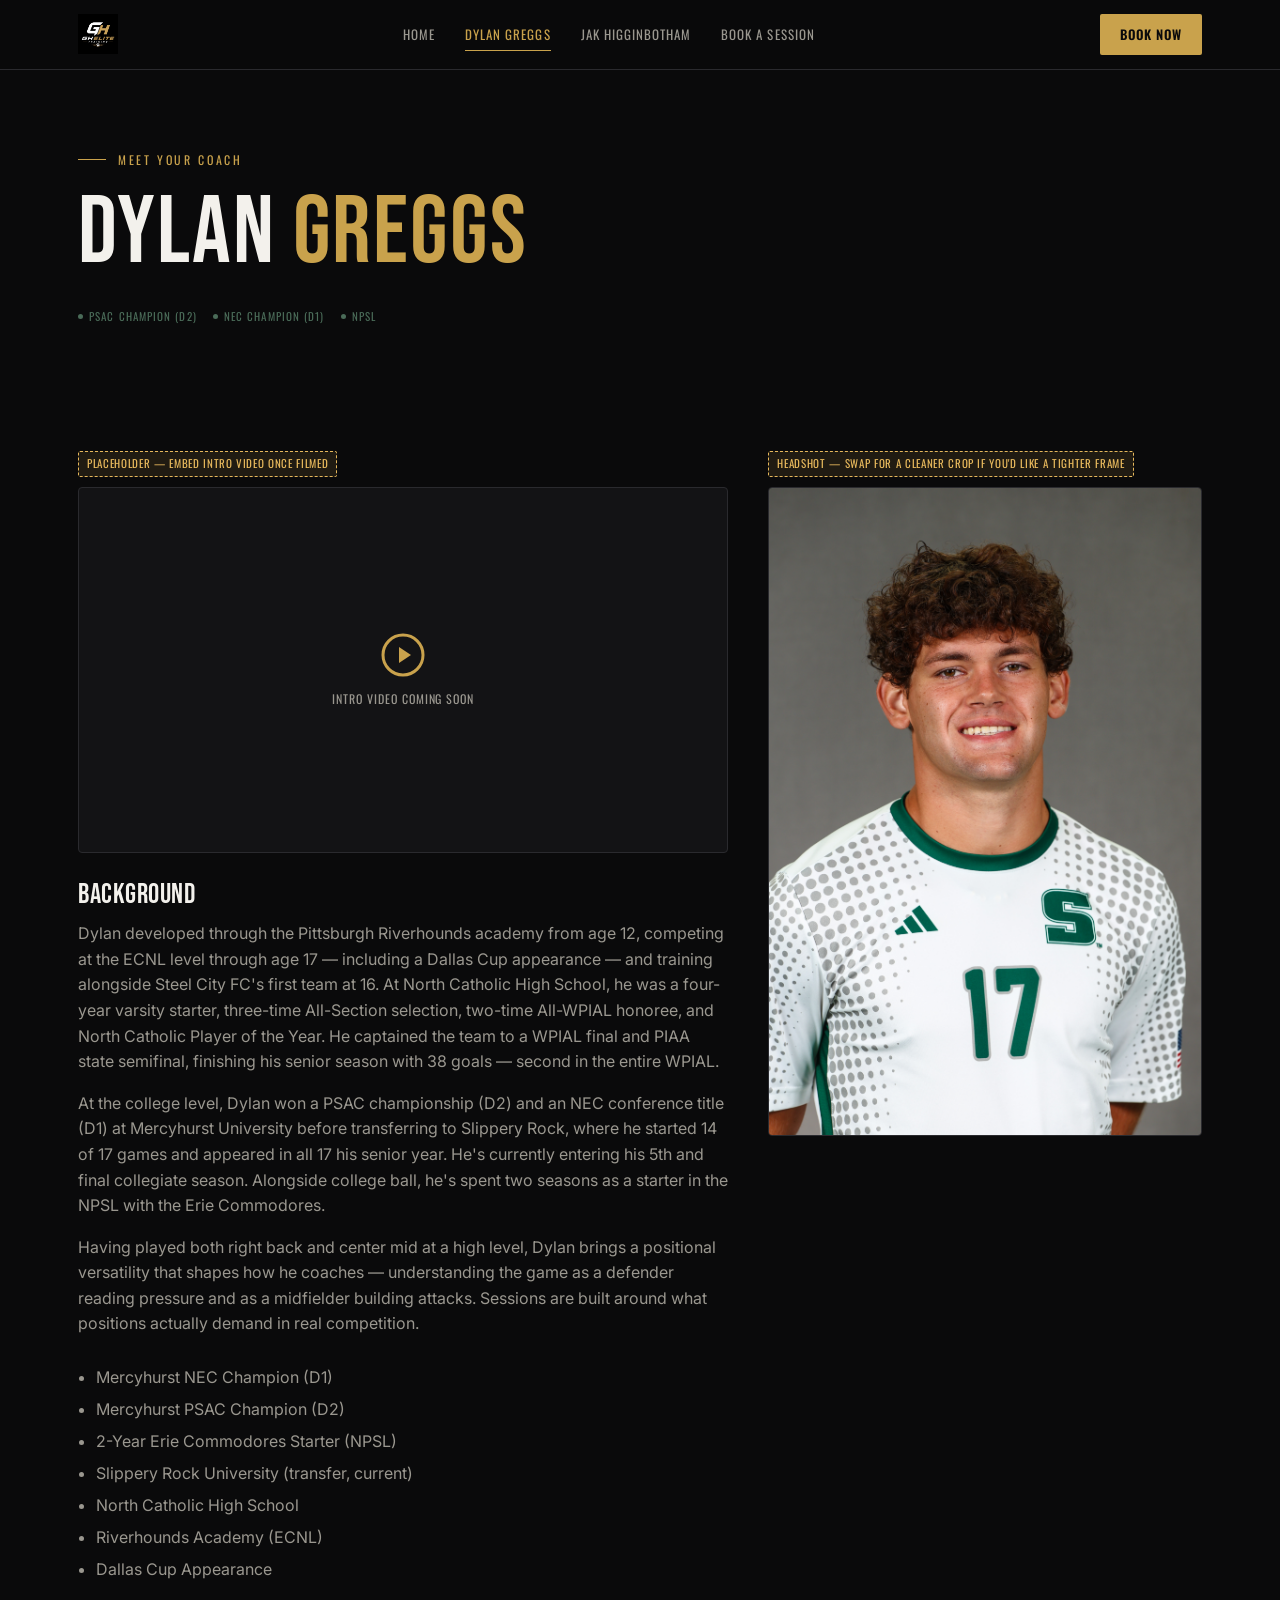
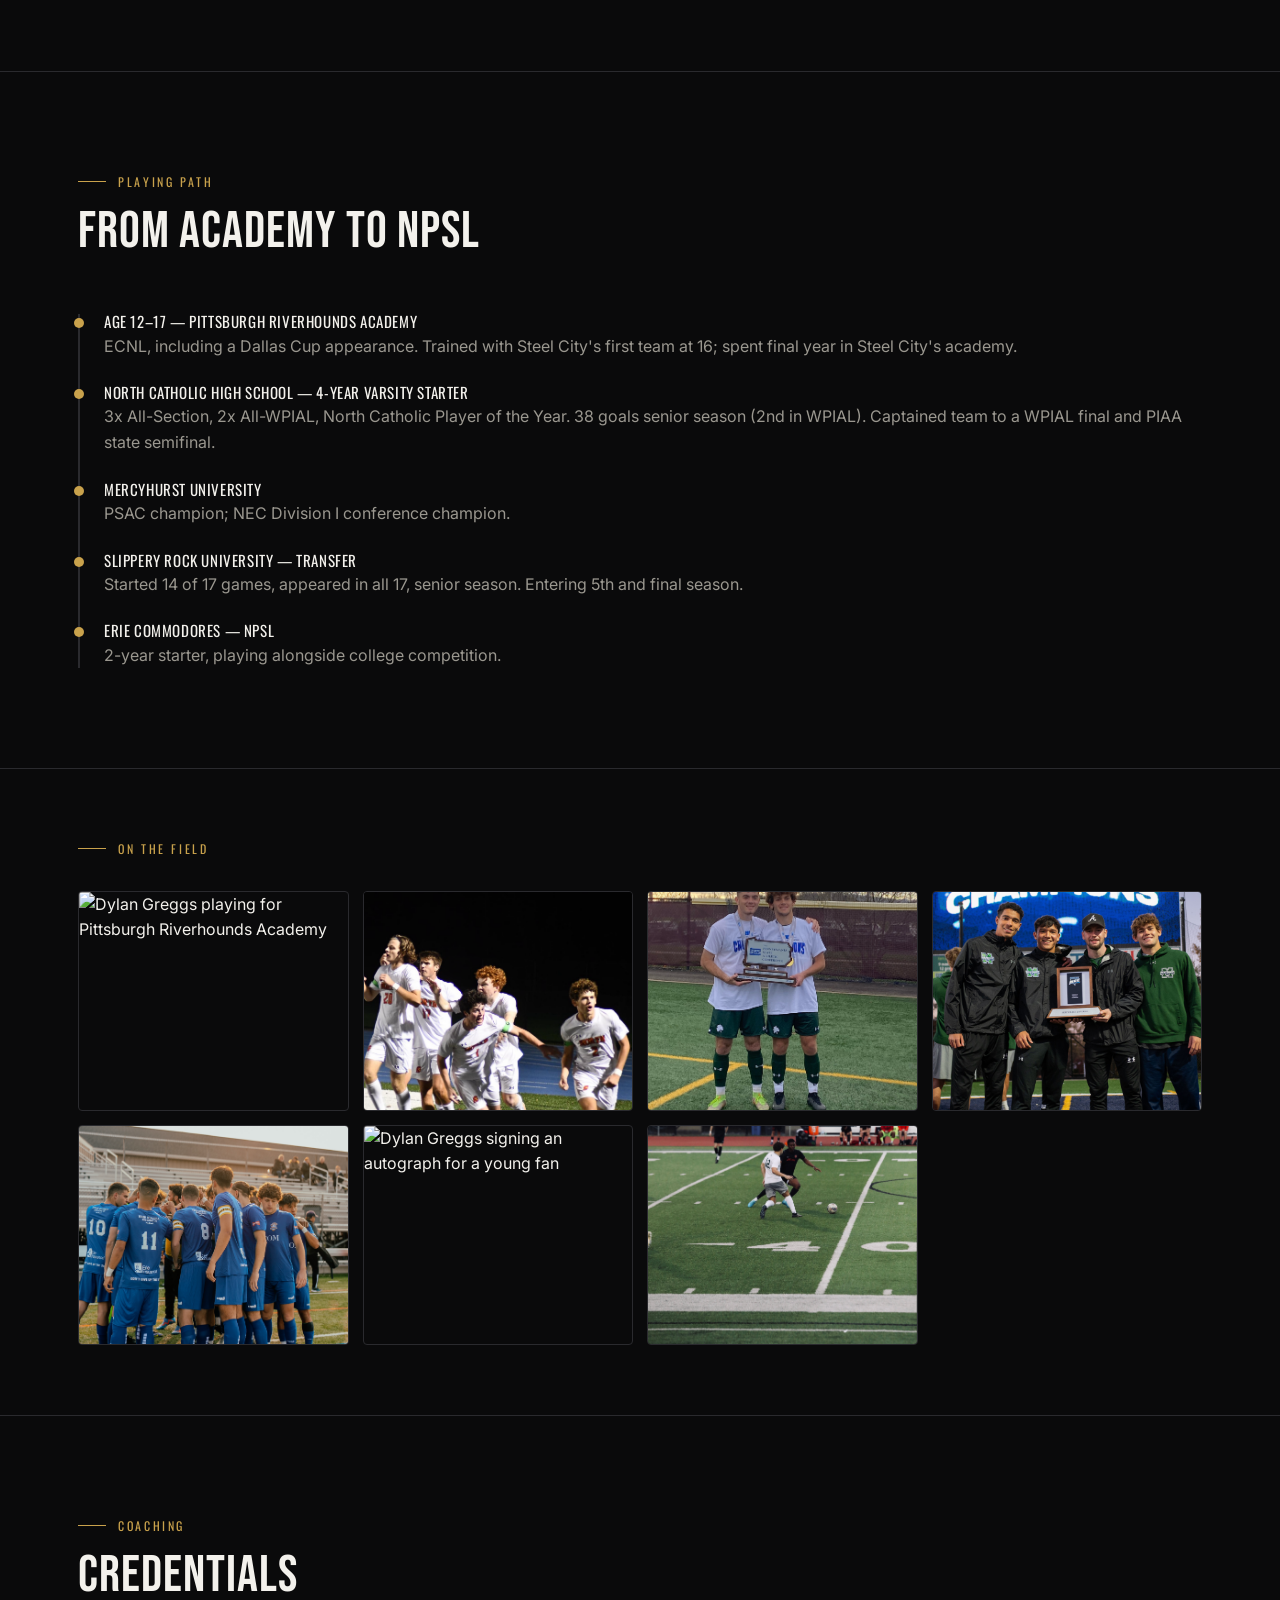
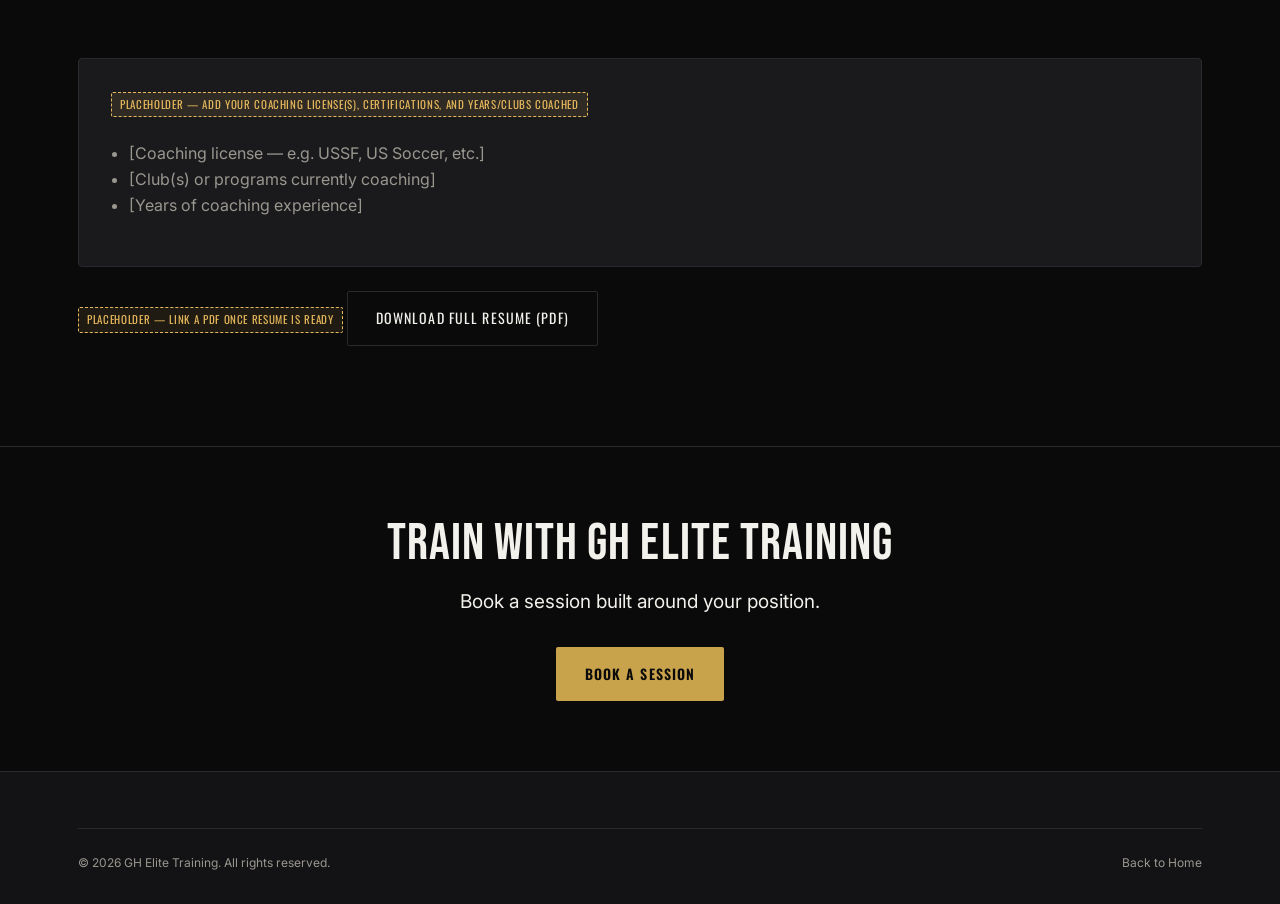
==== about-greggs.html @ fd4644f5 "Initial commit" ====
<!DOCTYPE html>
<html lang="en">
<head>
<meta charset="UTF-8">
<meta name="viewport" content="width=device-width, initial-scale=1.0">
<title>Dylan Greggs | GH Elite Training</title>
<link rel="preconnect" href="https://fonts.googleapis.com">
<link href="https://fonts.googleapis.com/css2?family=Bebas+Neue&family=Oswald:wght@400;500;600&family=Inter:wght@400;500;600;700&display=swap" rel="stylesheet">
<link rel="stylesheet" href="style.css">
<style>
  .photo-grid { display:grid; grid-template-columns:repeat(4,1fr); gap:14px; margin-top:32px; }
  .photo-grid figure { margin:0; }
  .photo-grid img { width:100%; height:220px; object-fit:cover; border-radius:4px; border:1px solid var(--line); }
  .photo-grid figcaption { font-family:var(--label); font-size:11px; letter-spacing:.05em; text-transform:uppercase; color:var(--grey); margin-top:8px; }
  @media (max-width:900px){ .photo-grid{ grid-template-columns:repeat(2,1fr); } }
  .timeline { border-left:2px solid var(--line); padding-left:24px; margin-top:10px; }
  .timeline-item { position:relative; padding-bottom:26px; }
  .timeline-item:last-child{ padding-bottom:0; }
  .timeline-item::before {
    content:""; position:absolute; left:-30px; top:4px; width:10px; height:10px;
    background:var(--gold); border-radius:50%;
  }
  .timeline-item h4 { font-family:var(--label); font-size:15px; letter-spacing:.04em; text-transform:uppercase; color:var(--white); margin-bottom:4px; }
  .timeline-item p { margin:0; }
</style>
</head>
<body>

<header class="site-nav">
  <div class="nav-inner">
    <a class="nav-brand" href="index.html">
      <img src="assets/gh-elite-logo.jpeg" alt="GH Elite Training logo">
    </a>
    <nav class="nav-links">
      <a href="index.html">Home</a>
      <a href="about-greggs.html" class="active">Dylan Greggs</a>
      <a href="about-higginbotham.html">Jak Higginbotham</a>
      <a href="booking.html">Book a Session</a>
    </nav>
    <a class="nav-cta" href="booking.html">Book Now</a>
    <button class="nav-toggle" aria-label="Menu">&#9776;</button>
  </div>
</header>

<!-- ============================================================ HEADER -->
<section style="padding-top:80px; padding-bottom:50px;">
  <div class="wrap">
    <div class="eyebrow">Meet Your Coach</div>
    <h1 style="margin-top:16px;">DYLAN <span class="gold">GREGGS</span></h1>
    <div style="margin-top:18px;">
      <span class="tag">PSAC Champion (D2)</span>
      <span class="tag">NEC Champion (D1)</span>
      <span class="tag">NPSL</span>
    </div>
  </div>
</section>

<!-- ============================================================ VIDEO + PHOTO -->
<section class="tight">
  <div class="wrap" style="display:grid; grid-template-columns:1.2fr 0.8fr; gap:40px; align-items:start;">
    <div>
      <div class="placeholder-note">Placeholder — embed intro video once filmed</div>
      <div style="aspect-ratio:16/9; background:var(--black-soft); border:1px solid var(--line); border-radius:4px; display:flex; align-items:center; justify-content:center; flex-direction:column; gap:10px;">
        <svg width="48" height="48" viewBox="0 0 24 24" fill="none" stroke="#c9a24c" stroke-width="1.5"><circle cx="12" cy="12" r="10"/><path d="M10 8l6 4-6 4V8Z" fill="#c9a24c" stroke="none"/></svg>
        <span style="font-family:var(--label); text-transform:uppercase; letter-spacing:.08em; font-size:12px; color:var(--grey);">Intro video coming soon</span>
      </div>
      <!-- When ready, replace the block above with a real embed, e.g.:
      <div style="aspect-ratio:16/9;">
        <iframe width="100%" height="100%" src="https://www.youtube.com/embed/VIDEO_ID" title="Dylan Greggs intro" frameborder="0" allowfullscreen></iframe>
      </div>
      -->
      <h3 style="margin-top:28px;">Background</h3>
      <p style="margin-top:12px;">
        Dylan developed through the Pittsburgh Riverhounds academy from age 12, competing at the ECNL level
        through age 17 — including a Dallas Cup appearance — and training alongside Steel City FC's first team
        at 16. At North Catholic High School, he was a four-year varsity starter, three-time All-Section
        selection, two-time All-WPIAL honoree, and North Catholic Player of the Year. He captained the team
        to a WPIAL final and PIAA state semifinal, finishing his senior season with 38 goals — second in the
        entire WPIAL.
      </p>
      <p>
        At the college level, Dylan won a PSAC championship (D2) and an NEC conference title (D1) at
        Mercyhurst University before transferring to Slippery Rock, where he started 14 of 17 games and
        appeared in all 17 his senior year. He's currently entering his 5th and final collegiate season.
        Alongside college ball, he's spent two seasons as a starter in the NPSL with the Erie Commodores.
      </p>
      <p>
        Having played both right back and center mid at a high level, Dylan brings a positional versatility
        that shapes how he coaches — understanding the game as a defender reading pressure and as a midfielder
        building attacks. Sessions are built around what positions actually demand in real competition.
      </p>
      <ul style="margin-top:24px; padding-left:18px; line-height:2; color:var(--grey);">
        <li>Mercyhurst NEC Champion (D1)</li>
        <li>Mercyhurst PSAC Champion (D2)</li>
        <li>2-Year Erie Commodores Starter (NPSL)</li>
        <li>Slippery Rock University (transfer, current)</li>
        <li>North Catholic High School</li>
        <li>Riverhounds Academy (ECNL)</li>
        <li>Dallas Cup Appearance</li>
      </ul>
    </div>
    <div>
      <div class="placeholder-note">Headshot — swap for a cleaner crop if you'd like a tighter frame</div>
      <img src="assets/greggs-headshot-slippery-rock.jpeg" alt="Dylan Greggs, Slippery Rock headshot" style="border-radius:4px; border:1px solid var(--line);">
    </div>
  </div>
</section>

<hr class="divider">

<!-- ============================================================ PATH -->
<section>
  <div class="wrap">
    <div class="section-head">
      <div class="eyebrow">Playing Path</div>
      <h2>From Academy to NPSL</h2>
    </div>
    <div class="timeline">
      <div class="timeline-item">
        <h4>Age 12–17 — Pittsburgh Riverhounds Academy</h4>
        <p>ECNL, including a Dallas Cup appearance. Trained with Steel City's first team at 16; spent final year in Steel City's academy.</p>
      </div>
      <div class="timeline-item">
        <h4>North Catholic High School — 4-Year Varsity Starter</h4>
        <p>3x All-Section, 2x All-WPIAL, North Catholic Player of the Year. 38 goals senior season (2nd in WPIAL). Captained team to a WPIAL final and PIAA state semifinal.</p>
      </div>
      <div class="timeline-item">
        <h4>Mercyhurst University</h4>
        <p>PSAC champion; NEC Division I conference champion.</p>
      </div>
      <div class="timeline-item">
        <h4>Slippery Rock University — Transfer</h4>
        <p>Started 14 of 17 games, appeared in all 17, senior season. Entering 5th and final season.</p>
      </div>
      <div class="timeline-item">
        <h4>Erie Commodores — NPSL</h4>
        <p>2-year starter, playing alongside college competition.</p>
      </div>
    </div>
  </div>
</section>

<hr class="divider">

<!-- ============================================================ PHOTOS -->
<section class="tight">
  <div class="wrap">
    <div class="eyebrow">On the Field</div>
    <div class="photo-grid">
      <figure>
        <img src="assets/greggs-riverhounds-academy.jpeg" alt="Dylan Greggs playing for Pittsburgh Riverhounds Academy">
      </figure>
      <figure>
        <img src="assets/greggs-north-catholic-celebration.png" alt="Dylan Greggs celebrating with North Catholic teammates">
      </figure>
      <figure>
        <img src="assets/greggs-mercyhurst-psac-champs.png" alt="Dylan Greggs holding PSAC championship trophy">
      </figure>
      <figure>
        <img src="assets/greggs-mercyhurst-nec-champs.jpeg" alt="Mercyhurst team celebrating NEC championship">
      </figure>
      <figure>
        <img src="assets/greggs-erie-commodores-huddle.png" alt="Erie Commodores team huddle">
      </figure>
      <figure>
        <img src="assets/greggs-erie-commodores-autograph.png" alt="Dylan Greggs signing an autograph for a young fan">
      </figure>
      <figure>
        <img src="assets/greggs-college-action.png" alt="Dylan Greggs in a college match">
      </figure>
    </div>
  </div>
</section>

<hr class="divider">

<!-- ============================================================ COACHING CREDENTIALS -->
<section>
  <div class="wrap">
    <div class="section-head">
      <div class="eyebrow">Coaching</div>
      <h2>Credentials</h2>
    </div>
    <div class="card">
      <div class="placeholder-note">Placeholder — add your coaching license(s), certifications, and years/clubs coached</div>
      <ul style="margin-top:14px; padding-left:18px; color:var(--grey);">
        <li>[Coaching license — e.g. USSF, US Soccer, etc.]</li>
        <li>[Club(s) or programs currently coaching]</li>
        <li>[Years of coaching experience]</li>
      </ul>
    </div>
    <div style="margin-top:24px;">
      <div class="placeholder-note">Placeholder — link a PDF once resume is ready</div>
      <a href="#" class="btn btn-ghost">Download Full Resume (PDF)</a>
    </div>
  </div>
</section>

<hr class="divider">

<!-- ============================================================ CTA -->
<section class="tight">
  <div class="wrap" style="text-align:center;">
    <h2>Train with GH Elite Training</h2>
    <p class="lead" style="max-width:480px; margin:16px auto 30px;">Book a session built around your position.</p>
    <a href="booking.html" class="btn btn-primary">Book a Session</a>
  </div>
</section>

<footer>
  <div class="wrap">
    <div class="footer-bottom">
      <span>&copy; 2026 GH Elite Training. All rights reserved.</span>
      <a href="index.html">Back to Home</a>
    </div>
  </div>
</footer>

</body>
</html>
---- style.css ----
/* ==========================================================================
   GH ELITE TRAINING — shared stylesheet
   ========================================================================== */

:root {
  --black:        #0a0a0b;
  --black-soft:   #131315;
  --black-card:   #1a1a1d;
  --line:         #2a2a2e;
  --gold:         #c9a24c;
  --gold-light:   #e6c878;
  --gold-dim:     #8a7038;
  --white:        #f3f1ec;
  --grey:         #9a978f;
  --pitch:        #2e4a3d;
  --pitch-light:  #4a6b58;

  --display: "Bebas Neue", "Arial Narrow", sans-serif;
  --label:   "Oswald", "Arial Narrow", sans-serif;
  --body:    "Inter", -apple-system, BlinkMacSystemFont, sans-serif;

  --max: 1180px;
}

* { box-sizing: border-box; }

html { scroll-behavior: smooth; }

body {
  margin: 0;
  background: var(--black);
  color: var(--white);
  font-family: var(--body);
  font-size: 16px;
  line-height: 1.6;
  -webkit-font-smoothing: antialiased;
}

img { max-width: 100%; display: block; }

a { color: inherit; text-decoration: none; }

.wrap {
  max-width: var(--max);
  margin: 0 auto;
  padding: 0 28px;
}

/* -------------------------------------------------- typography -------- */

h1, h2, h3, h4 {
  font-family: var(--display);
  letter-spacing: 0.02em;
  font-weight: 400;
  line-height: 1.02;
  margin: 0;
}

h1 { font-size: clamp(48px, 8vw, 96px); }
h2 { font-size: clamp(32px, 5vw, 52px); }
h3 { font-size: clamp(22px, 3vw, 28px); }

.eyebrow {
  font-family: var(--label);
  text-transform: uppercase;
  letter-spacing: 0.22em;
  font-size: 12px;
  color: var(--gold);
  display: flex;
  align-items: center;
  gap: 12px;
}
.eyebrow::before {
  content: "";
  width: 28px;
  height: 1px;
  background: var(--gold);
  display: inline-block;
}

p { margin: 0 0 16px; color: var(--grey); }
p.lead { color: var(--white); font-size: 19px; line-height: 1.65; }

.gold { color: var(--gold); }

/* -------------------------------------------------- pitch-line motif -- */
/* recurring signature: a broken yard-line / arc field motif used as
   quiet structural background texture across sections */

.pitch-lines {
  position: absolute;
  inset: 0;
  pointer-events: none;
  overflow: hidden;
  opacity: 0.5;
}
.pitch-lines svg { width: 100%; height: 100%; }

/* -------------------------------------------------- nav --------------- */

header.site-nav {
  position: sticky;
  top: 0;
  z-index: 50;
  background: rgba(10, 10, 11, 0.88);
  backdrop-filter: blur(10px);
  border-bottom: 1px solid var(--line);
}
.nav-inner {
  display: flex;
  align-items: center;
  justify-content: space-between;
  padding: 14px 28px;
  max-width: var(--max);
  margin: 0 auto;
}
.nav-brand { display: flex; align-items: center; gap: 10px; }
.nav-brand img { height: 40px; width: auto; }
.nav-brand span {
  font-family: var(--label);
  text-transform: uppercase;
  letter-spacing: 0.12em;
  font-size: 13px;
  color: var(--white);
}
.nav-links {
  display: flex;
  gap: 30px;
  font-family: var(--label);
  text-transform: uppercase;
  font-size: 13px;
  letter-spacing: 0.08em;
}
.nav-links a {
  color: var(--grey);
  padding: 6px 0;
  border-bottom: 1px solid transparent;
  transition: color 0.2s, border-color 0.2s;
}
.nav-links a:hover,
.nav-links a.active { color: var(--gold); border-color: var(--gold); }

.nav-cta {
  font-family: var(--label);
  text-transform: uppercase;
  font-size: 13px;
  letter-spacing: 0.08em;
  background: var(--gold);
  color: var(--black);
  padding: 10px 20px;
  border-radius: 2px;
  font-weight: 600;
  transition: background 0.2s;
}
.nav-cta:hover { background: var(--gold-light); }

.nav-toggle { display: none; background: none; border: none; color: var(--white); font-size: 26px; cursor: pointer; }

@media (max-width: 860px) {
  .nav-links { display: none; }
  .nav-toggle { display: block; }
  .nav-cta { display: none; }
}

/* -------------------------------------------------- buttons ----------- */

.btn {
  display: inline-flex;
  align-items: center;
  gap: 10px;
  font-family: var(--label);
  text-transform: uppercase;
  letter-spacing: 0.08em;
  font-size: 14px;
  padding: 15px 28px;
  border-radius: 2px;
  cursor: pointer;
  border: 1px solid transparent;
  transition: all 0.2s;
}
.btn-primary { background: var(--gold); color: var(--black); font-weight: 600; }
.btn-primary:hover { background: var(--gold-light); transform: translateY(-1px); }
.btn-ghost { border-color: var(--line); color: var(--white); }
.btn-ghost:hover { border-color: var(--gold); color: var(--gold); }

/* -------------------------------------------------- sections ---------- */

section { position: relative; padding: 100px 0; }
section.tight { padding: 70px 0; }
.section-head { max-width: 640px; margin-bottom: 56px; }
.section-head h2 { margin-top: 14px; }

.divider {
  border: none;
  border-top: 1px solid var(--line);
  margin: 0;
}

/* -------------------------------------------------- cards -------------- */

.card {
  background: var(--black-card);
  border: 1px solid var(--line);
  border-radius: 4px;
  padding: 32px;
}

.tag {
  display: inline-flex;
  align-items: center;
  gap: 6px;
  font-family: var(--label);
  font-size: 11px;
  letter-spacing: 0.1em;
  text-transform: uppercase;
  color: var(--pitch-light);
  background: none;
  border: none;
  padding: 2px 0;
  margin: 3px 12px 3px 0;
}
.tag::before {
  content: "";
  display: inline-block;
  width: 5px;
  height: 5px;
  border-radius: 50%;
  background: var(--pitch-light);
  flex-shrink: 0;
}

/* -------------------------------------------------- footer ------------- */

footer {
  border-top: 1px solid var(--line);
  padding: 56px 0 32px;
  background: var(--black-soft);
}
.footer-grid {
  display: grid;
  grid-template-columns: 1.4fr 1fr 1fr;
  gap: 40px;
  margin-bottom: 40px;
}
.footer-grid h4 {
  font-family: var(--label);
  text-transform: uppercase;
  font-size: 13px;
  letter-spacing: 0.1em;
  color: var(--gold);
  margin-bottom: 14px;
}
.footer-grid a, .footer-grid p { display: block; color: var(--grey); margin-bottom: 8px; font-size: 14px; }
.footer-grid a:hover { color: var(--white); }
.social-row { display: flex; gap: 14px; margin-top: 6px; }
.social-row a {
  width: 36px; height: 36px;
  border: 1px solid var(--line);
  border-radius: 50%;
  display: flex; align-items: center; justify-content: center;
  transition: border-color 0.2s, color 0.2s;
}
.social-row a:hover { border-color: var(--gold); color: var(--gold); }
.footer-bottom {
  display: flex;
  justify-content: space-between;
  flex-wrap: wrap;
  gap: 10px;
  font-size: 12px;
  color: var(--grey);
  padding-top: 24px;
  border-top: 1px solid var(--line);
}

@media (max-width: 760px) {
  .footer-grid { grid-template-columns: 1fr; }
  section { padding: 64px 0; }
}

/* -------------------------------------------------- placeholder flag --- */

.placeholder-note {
  display: inline-block;
  font-family: var(--label);
  font-size: 11px;
  letter-spacing: 0.06em;
  text-transform: uppercase;
  color: #e6b85c;
  background: rgba(230, 184, 92, 0.1);
  border: 1px dashed #e6b85c;
  padding: 3px 8px;
  border-radius: 2px;
  margin-bottom: 10px;
}
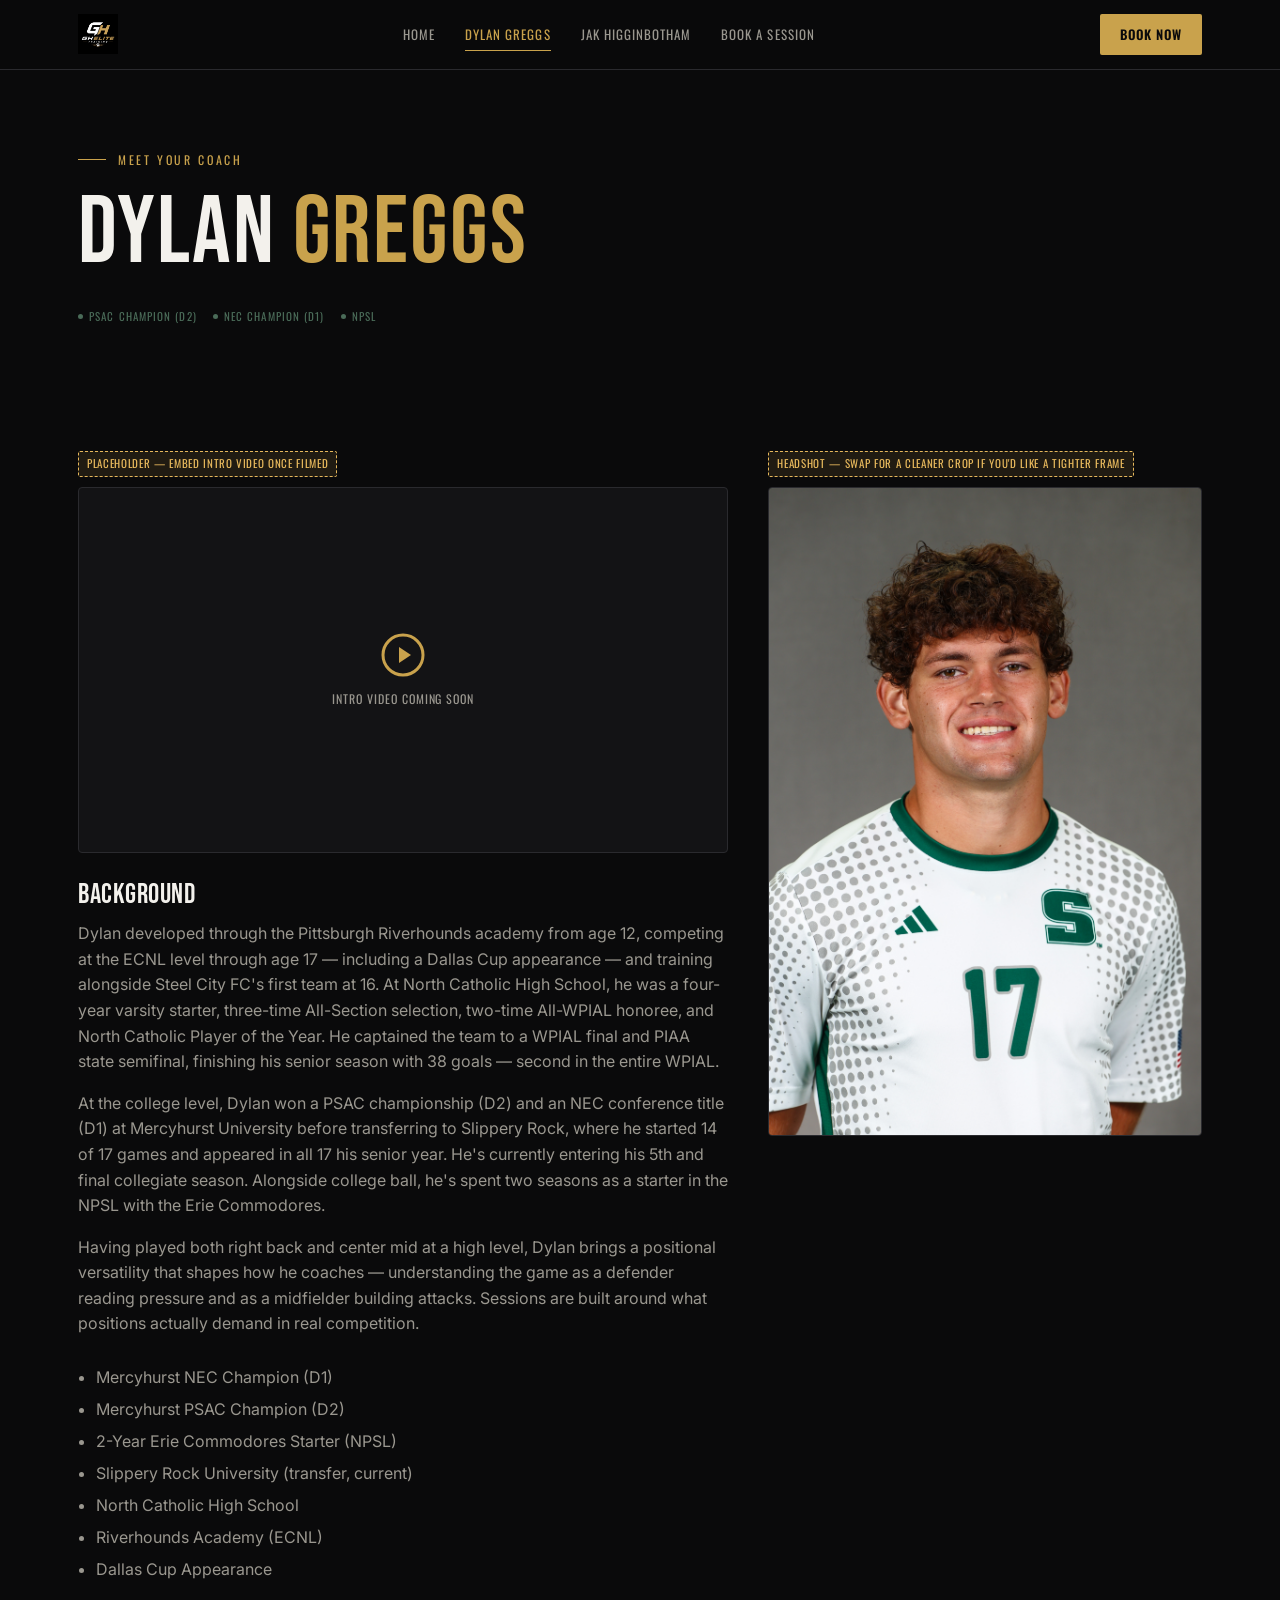
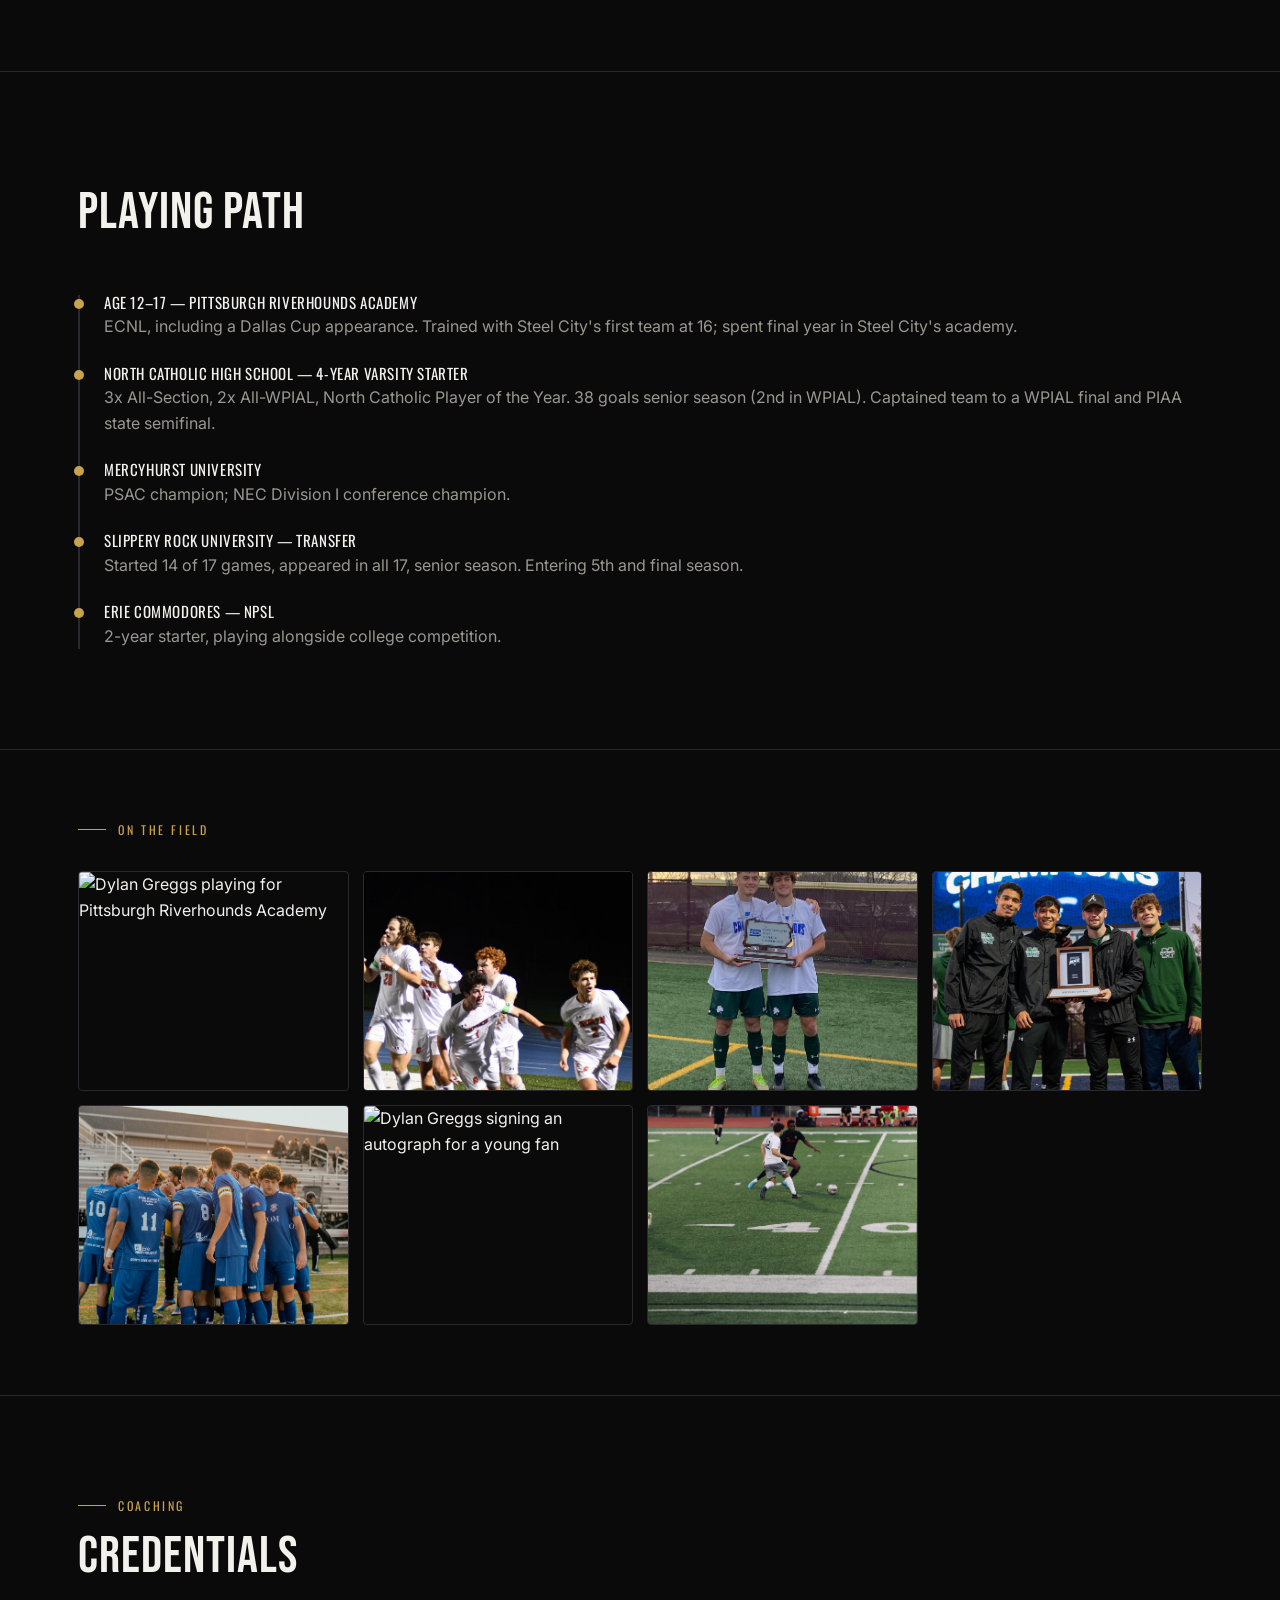
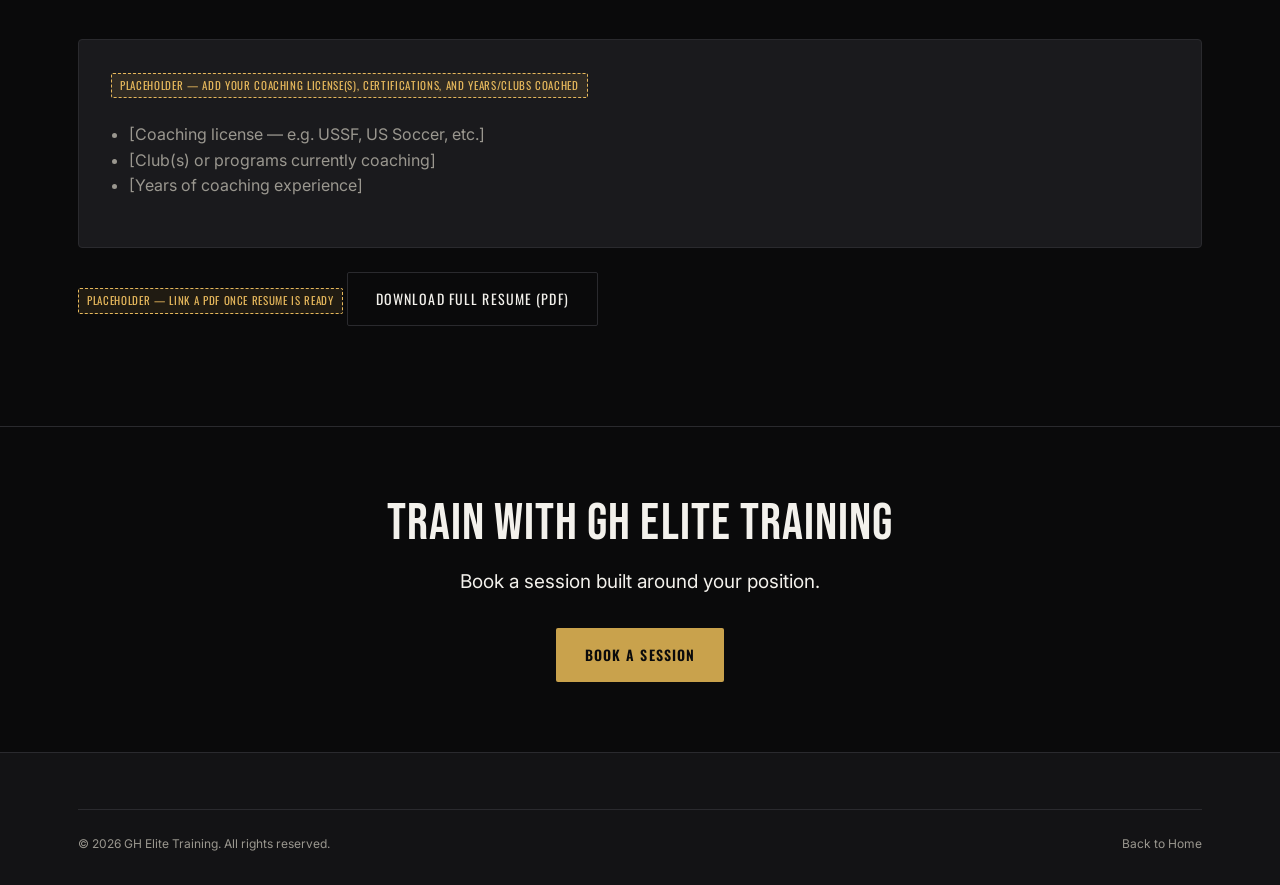
==== commit 6124ae49: "Simplify Playing Path section headers on both coach pages" ====
--- a/about-greggs.html
+++ b/about-greggs.html
@@ -112,8 +112,7 @@
 <section>
   <div class="wrap">
     <div class="section-head">
-      <div class="eyebrow">Playing Path</div>
-      <h2>From Academy to NPSL</h2>
+      <h2>Playing Path</h2>
     </div>
     <div class="timeline">
       <div class="timeline-item">
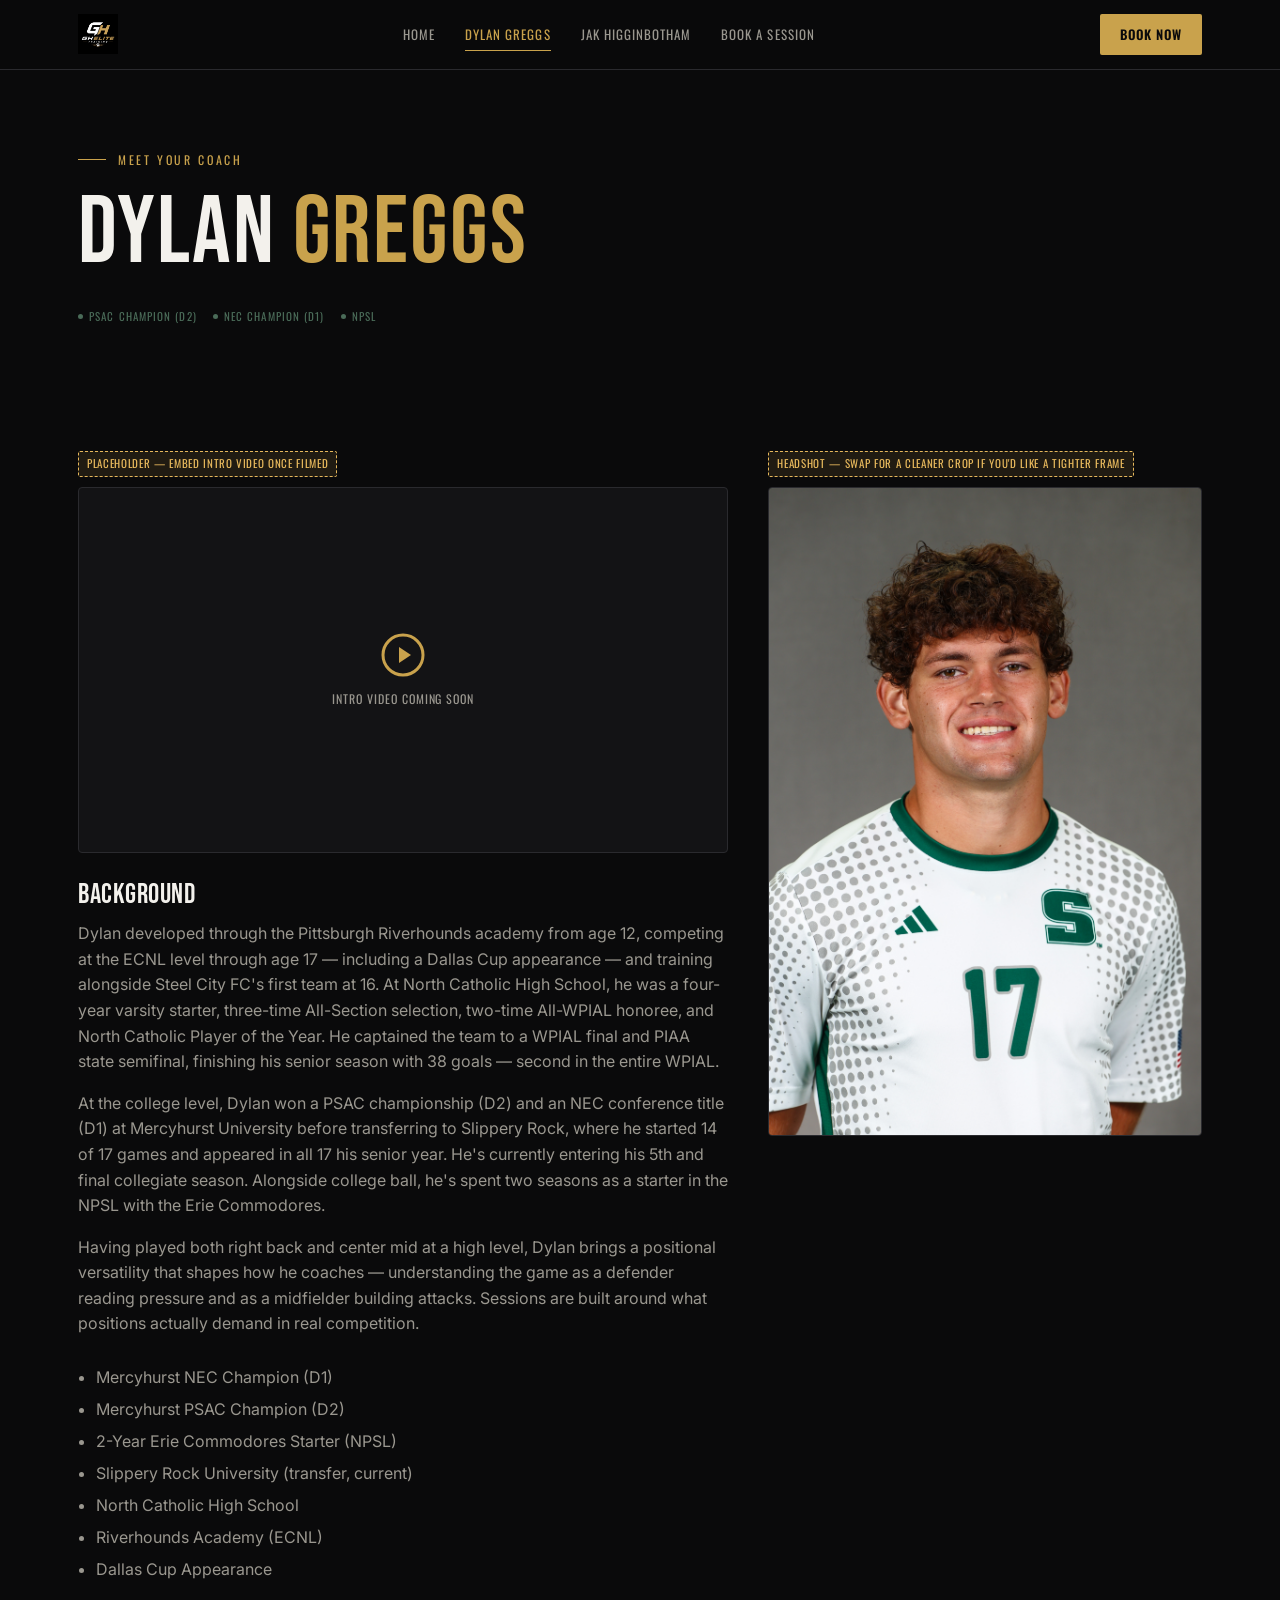
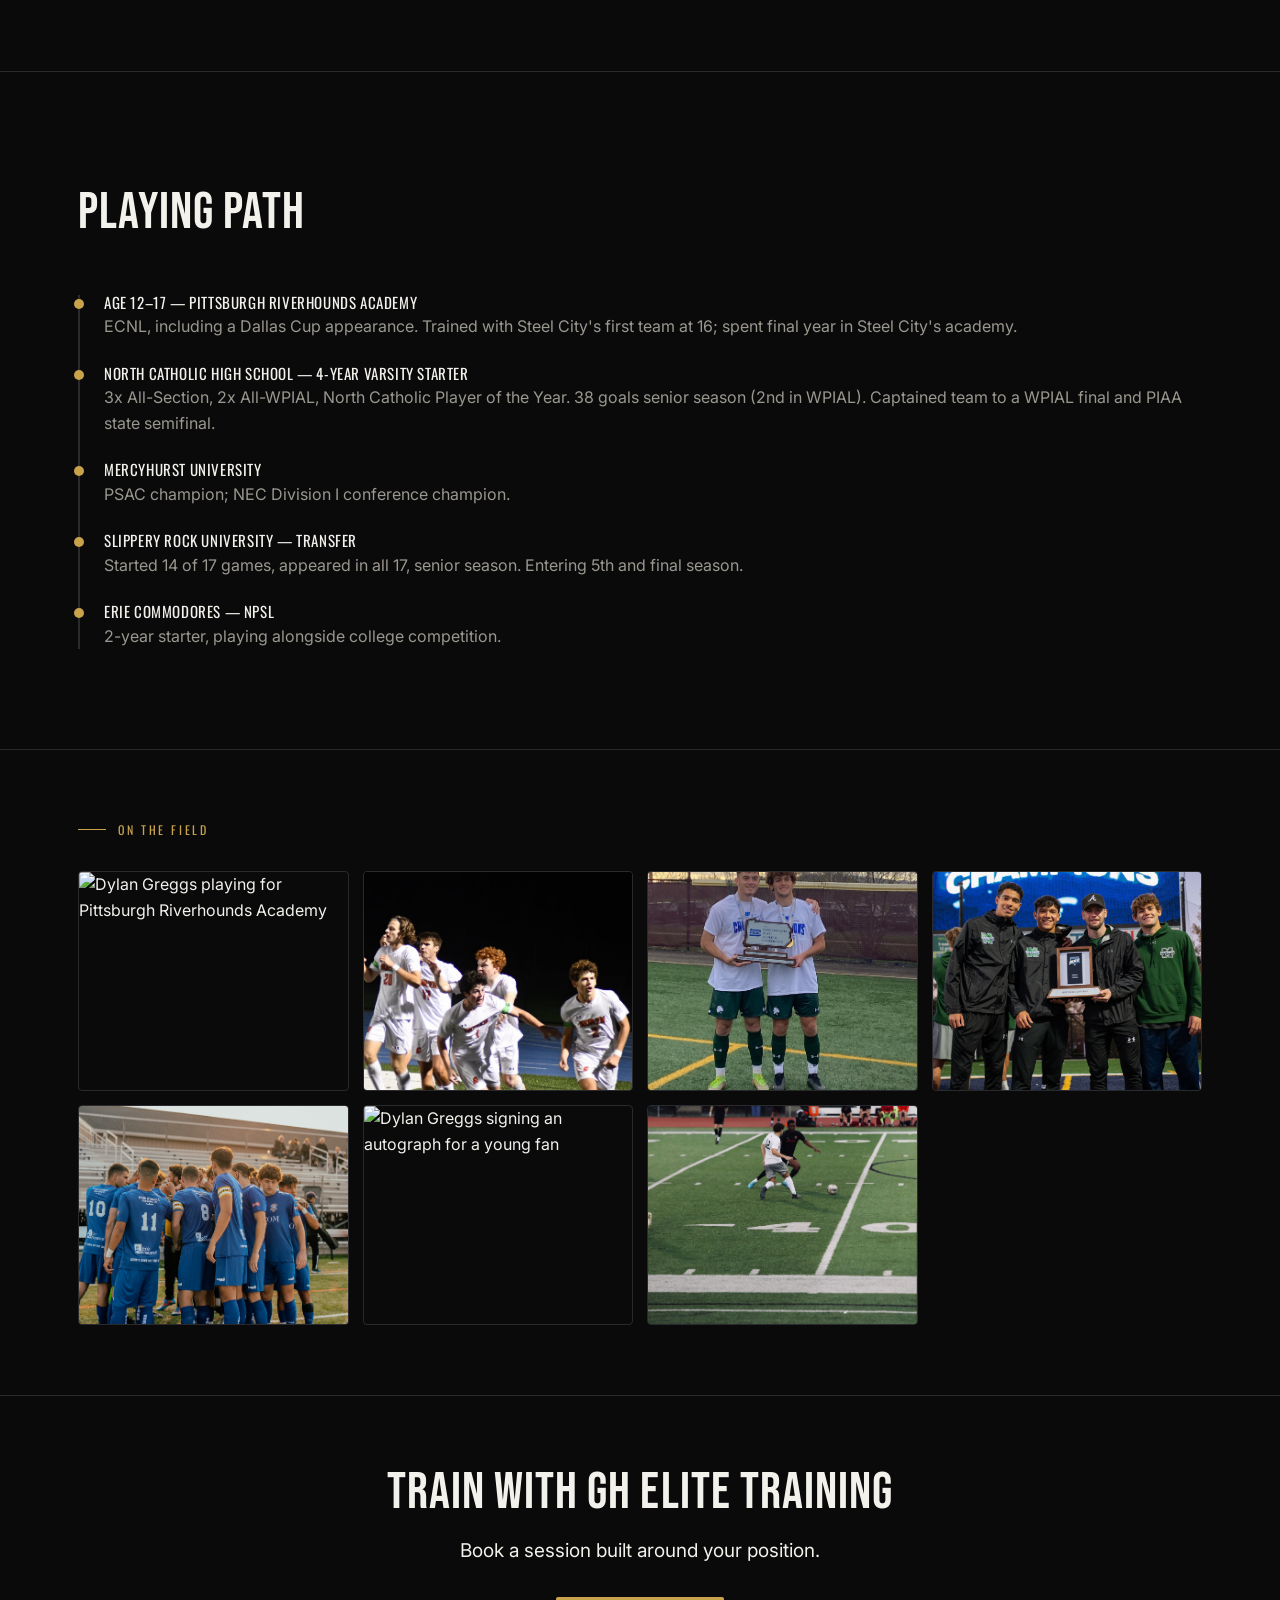
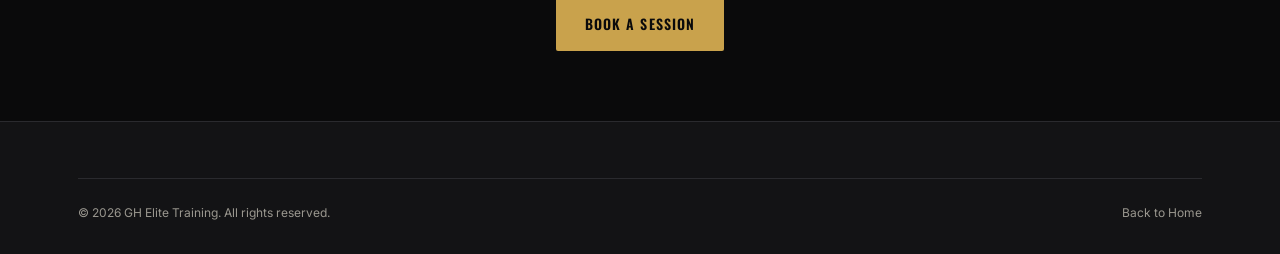
==== commit 0e35a439: "Remove placeholder text, testimonials, and credentials section" ====
--- a/about-greggs.html
+++ b/about-greggs.html
@@ -57,7 +57,7 @@
 
 <!-- ============================================================ VIDEO + PHOTO -->
 <section class="tight">
-  <div class="wrap" style="display:grid; grid-template-columns:1.2fr 0.8fr; gap:40px; align-items:start;">
+  <div class="wrap"><div class="grid-bio">
     <div>
       <div class="placeholder-note">Placeholder — embed intro video once filmed</div>
       <div style="aspect-ratio:16/9; background:var(--black-soft); border:1px solid var(--line); border-radius:4px; display:flex; align-items:center; justify-content:center; flex-direction:column; gap:10px;">
@@ -103,7 +103,7 @@
       <div class="placeholder-note">Headshot — swap for a cleaner crop if you'd like a tighter frame</div>
       <img src="assets/greggs-headshot-slippery-rock.jpeg" alt="Dylan Greggs, Slippery Rock headshot" style="border-radius:4px; border:1px solid var(--line);">
     </div>
-  </div>
+  </div></div>
 </section>
 
 <hr class="divider">
@@ -167,30 +167,6 @@
       <figure>
         <img src="assets/greggs-college-action.png" alt="Dylan Greggs in a college match">
       </figure>
-    </div>
-  </div>
-</section>
-
-<hr class="divider">
-
-<!-- ============================================================ COACHING CREDENTIALS -->
-<section>
-  <div class="wrap">
-    <div class="section-head">
-      <div class="eyebrow">Coaching</div>
-      <h2>Credentials</h2>
-    </div>
-    <div class="card">
-      <div class="placeholder-note">Placeholder — add your coaching license(s), certifications, and years/clubs coached</div>
-      <ul style="margin-top:14px; padding-left:18px; color:var(--grey);">
-        <li>[Coaching license — e.g. USSF, US Soccer, etc.]</li>
-        <li>[Club(s) or programs currently coaching]</li>
-        <li>[Years of coaching experience]</li>
-      </ul>
-    </div>
-    <div style="margin-top:24px;">
-      <div class="placeholder-note">Placeholder — link a PDF once resume is ready</div>
-      <a href="#" class="btn btn-ghost">Download Full Resume (PDF)</a>
     </div>
   </div>
 </section>
@@ -215,5 +191,10 @@
   </div>
 </footer>
 
+<script>
+  document.querySelector('.nav-toggle').addEventListener('click', function() {
+    document.querySelector('.nav-links').classList.toggle('open');
+  });
+</script>
 </body>
 </html>
--- a/style.css
+++ b/style.css
@@ -277,6 +277,41 @@
   section { padding: 64px 0; }
 }
 
+/* -------------------------------------------------- responsive grids --- */
+
+.grid-2       { display:grid; grid-template-columns:1fr 1fr; gap:28px; }
+.grid-2-lg    { display:grid; grid-template-columns:1fr 1fr; gap:24px; }
+.grid-bio     { display:grid; grid-template-columns:1.2fr 0.8fr; gap:40px; align-items:start; }
+.grid-mission { display:grid; grid-template-columns:1.1fr 0.9fr; gap:60px; align-items:start; }
+.grid-3       { display:grid; grid-template-columns:repeat(3,1fr); gap:24px; }
+
+@media (max-width: 768px) {
+  .grid-2, .grid-2-lg, .grid-bio, .grid-mission, .grid-3 {
+    grid-template-columns: 1fr;
+  }
+  section { padding: 60px 0; }
+  section.tight { padding: 44px 0; }
+  .wrap { padding: 0 18px; }
+  h1 { font-size: clamp(38px, 11vw, 72px); }
+}
+
+/* -------------------------------------------------- mobile nav --------- */
+
+.nav-links.open {
+  display: flex;
+  flex-direction: column;
+  position: absolute;
+  top: 100%;
+  left: 0;
+  right: 0;
+  background: rgba(10,10,11,0.97);
+  backdrop-filter: blur(10px);
+  border-bottom: 1px solid var(--line);
+  padding: 20px 28px;
+  gap: 18px;
+  z-index: 49;
+}
+
 /* -------------------------------------------------- placeholder flag --- */
 
 .placeholder-note {
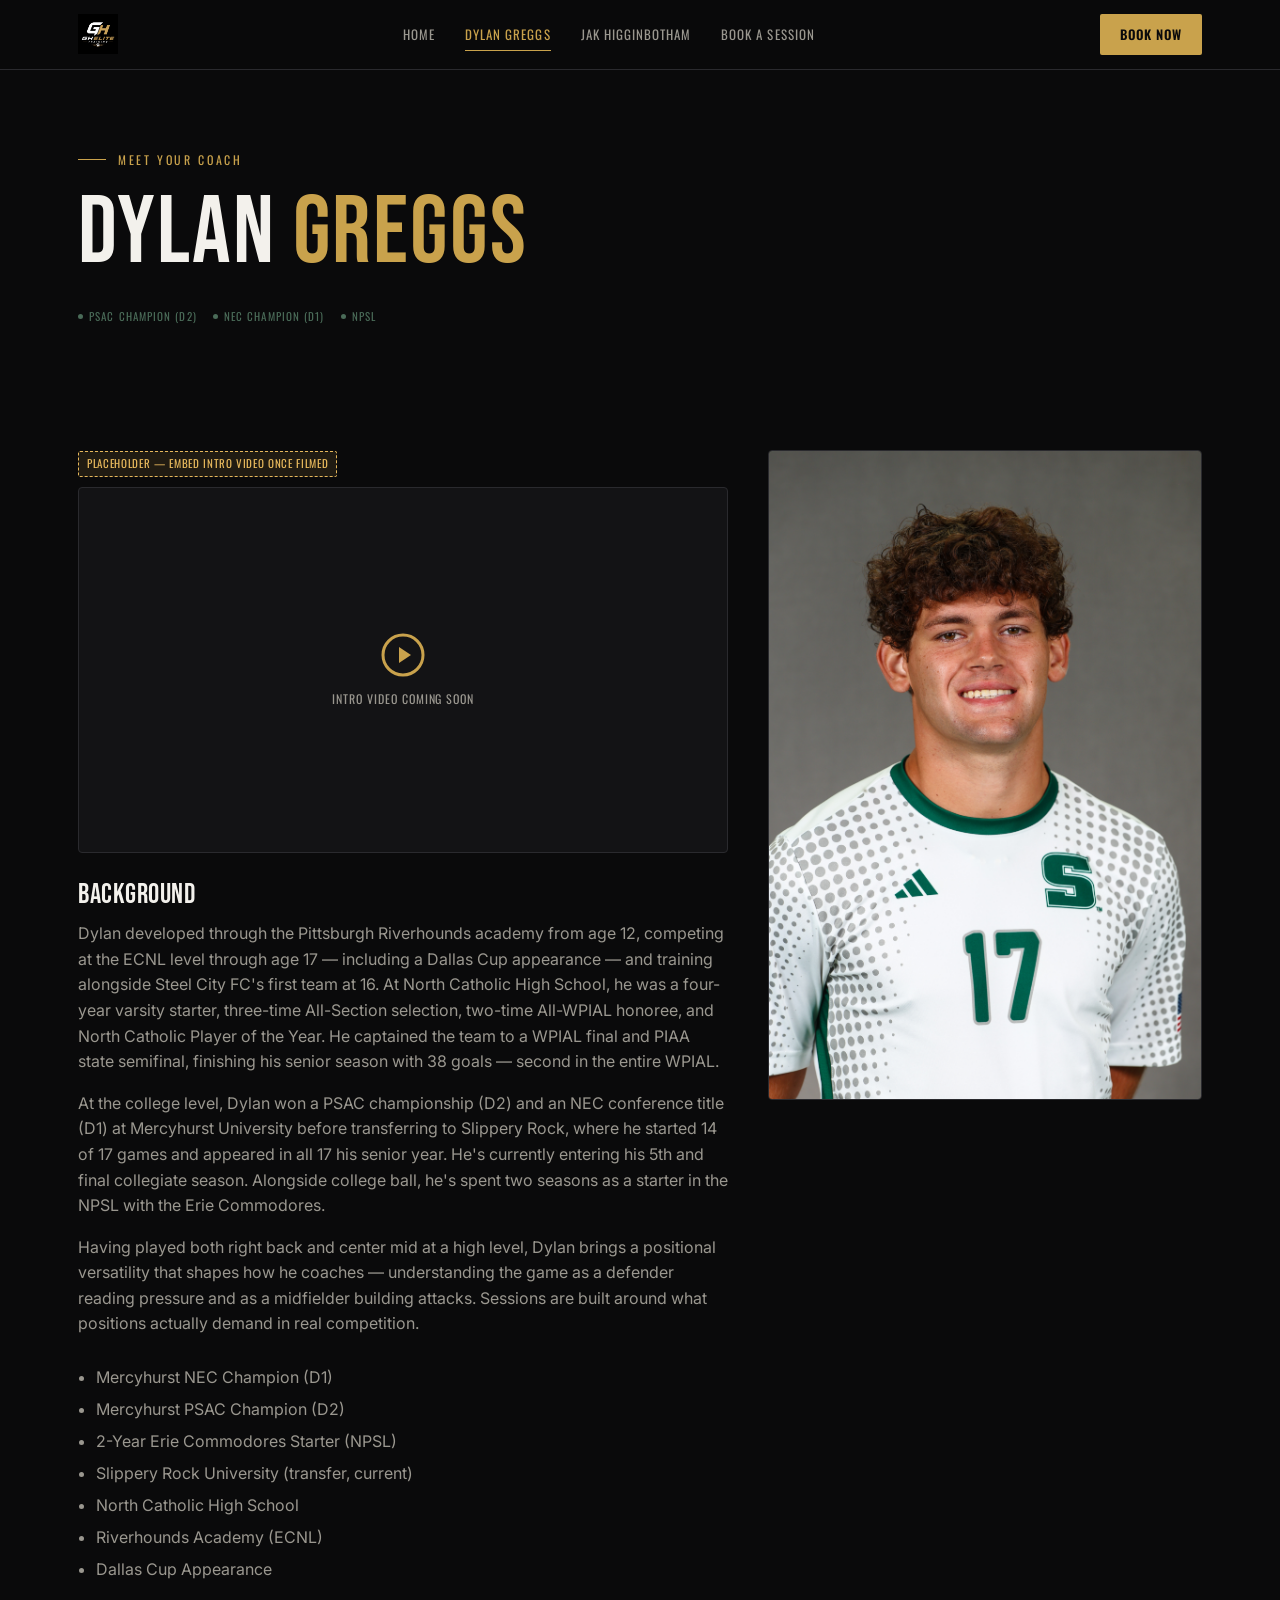
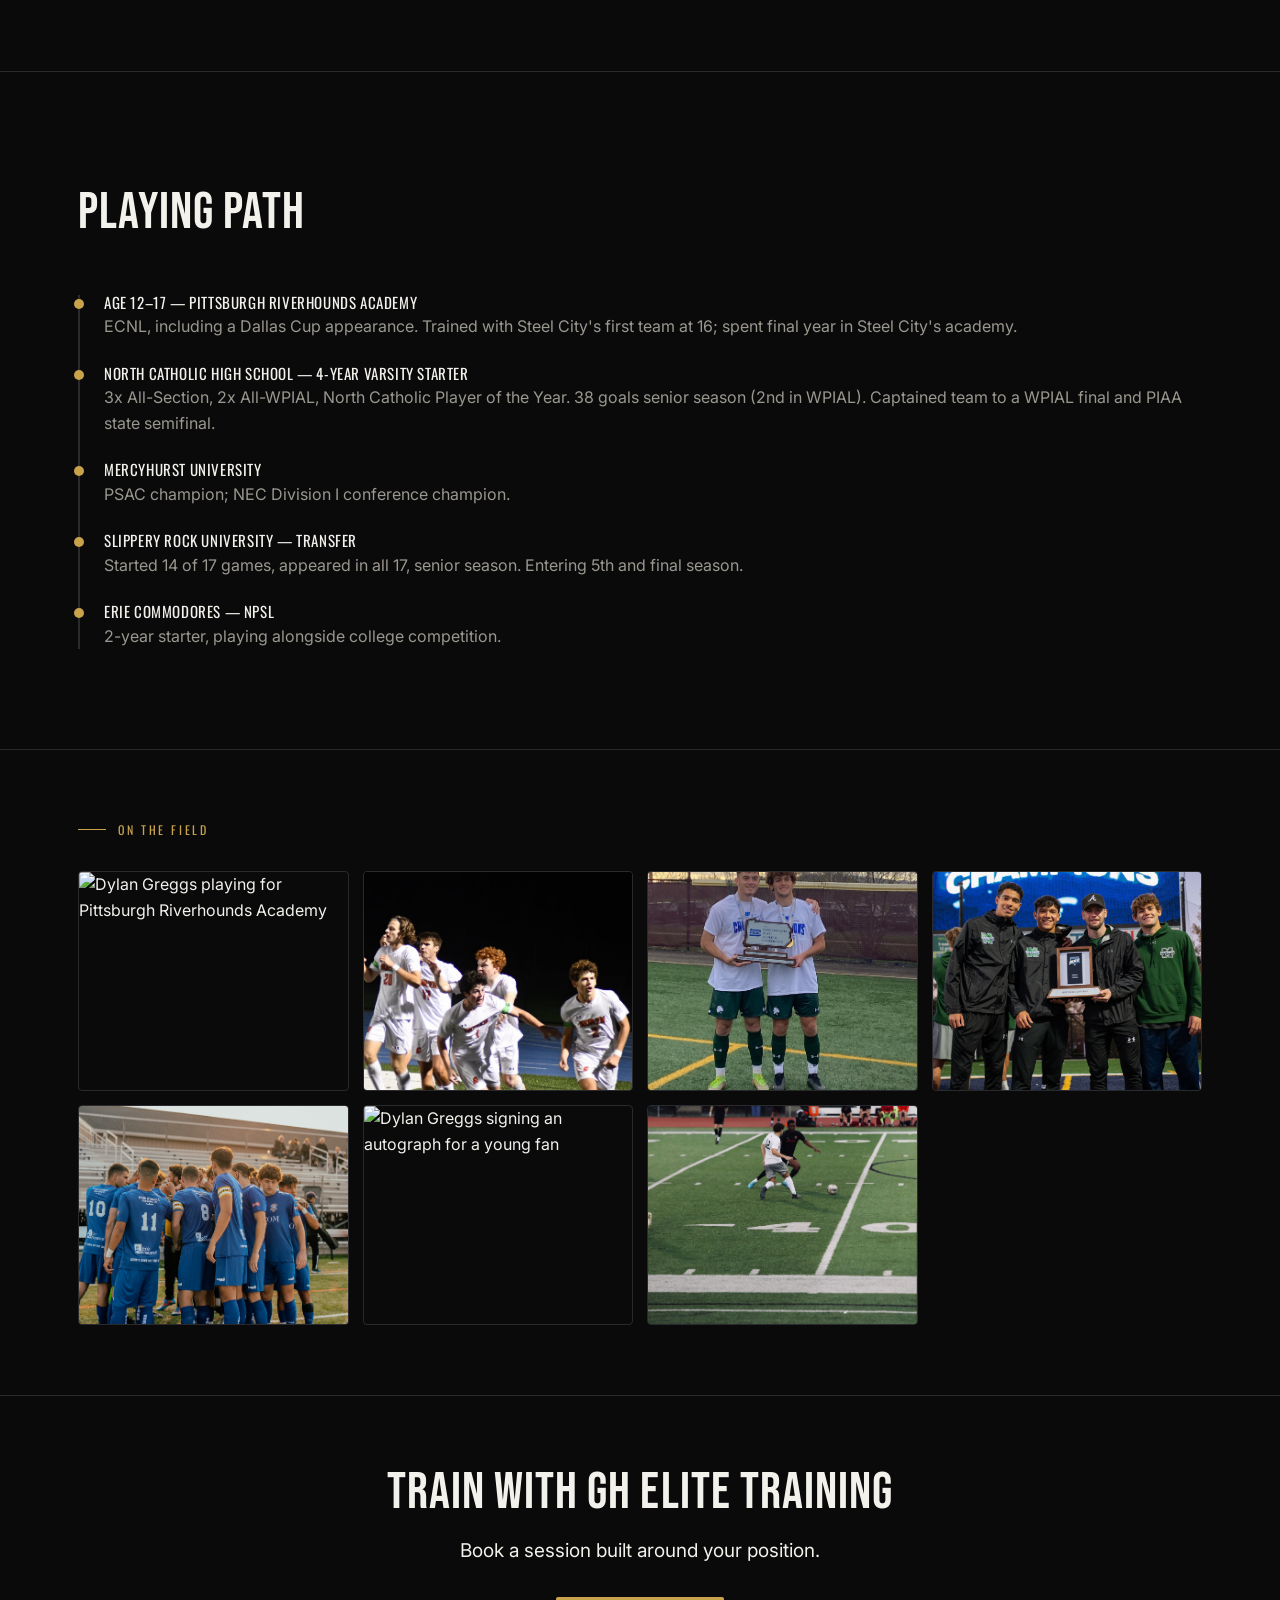
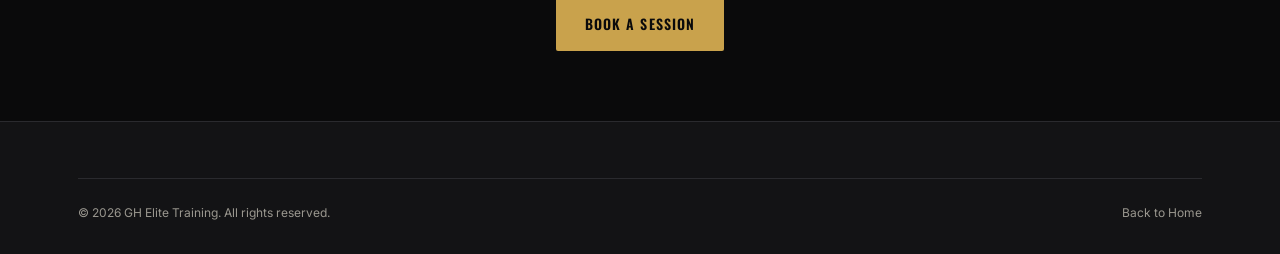
==== commit 74706b40: "Update coaches section, Jak photo, serving area, remove placeholders" ====
--- a/about-greggs.html
+++ b/about-greggs.html
@@ -100,7 +100,6 @@
       </ul>
     </div>
     <div>
-      <div class="placeholder-note">Headshot — swap for a cleaner crop if you'd like a tighter frame</div>
       <img src="assets/greggs-headshot-slippery-rock.jpeg" alt="Dylan Greggs, Slippery Rock headshot" style="border-radius:4px; border:1px solid var(--line);">
     </div>
   </div></div>
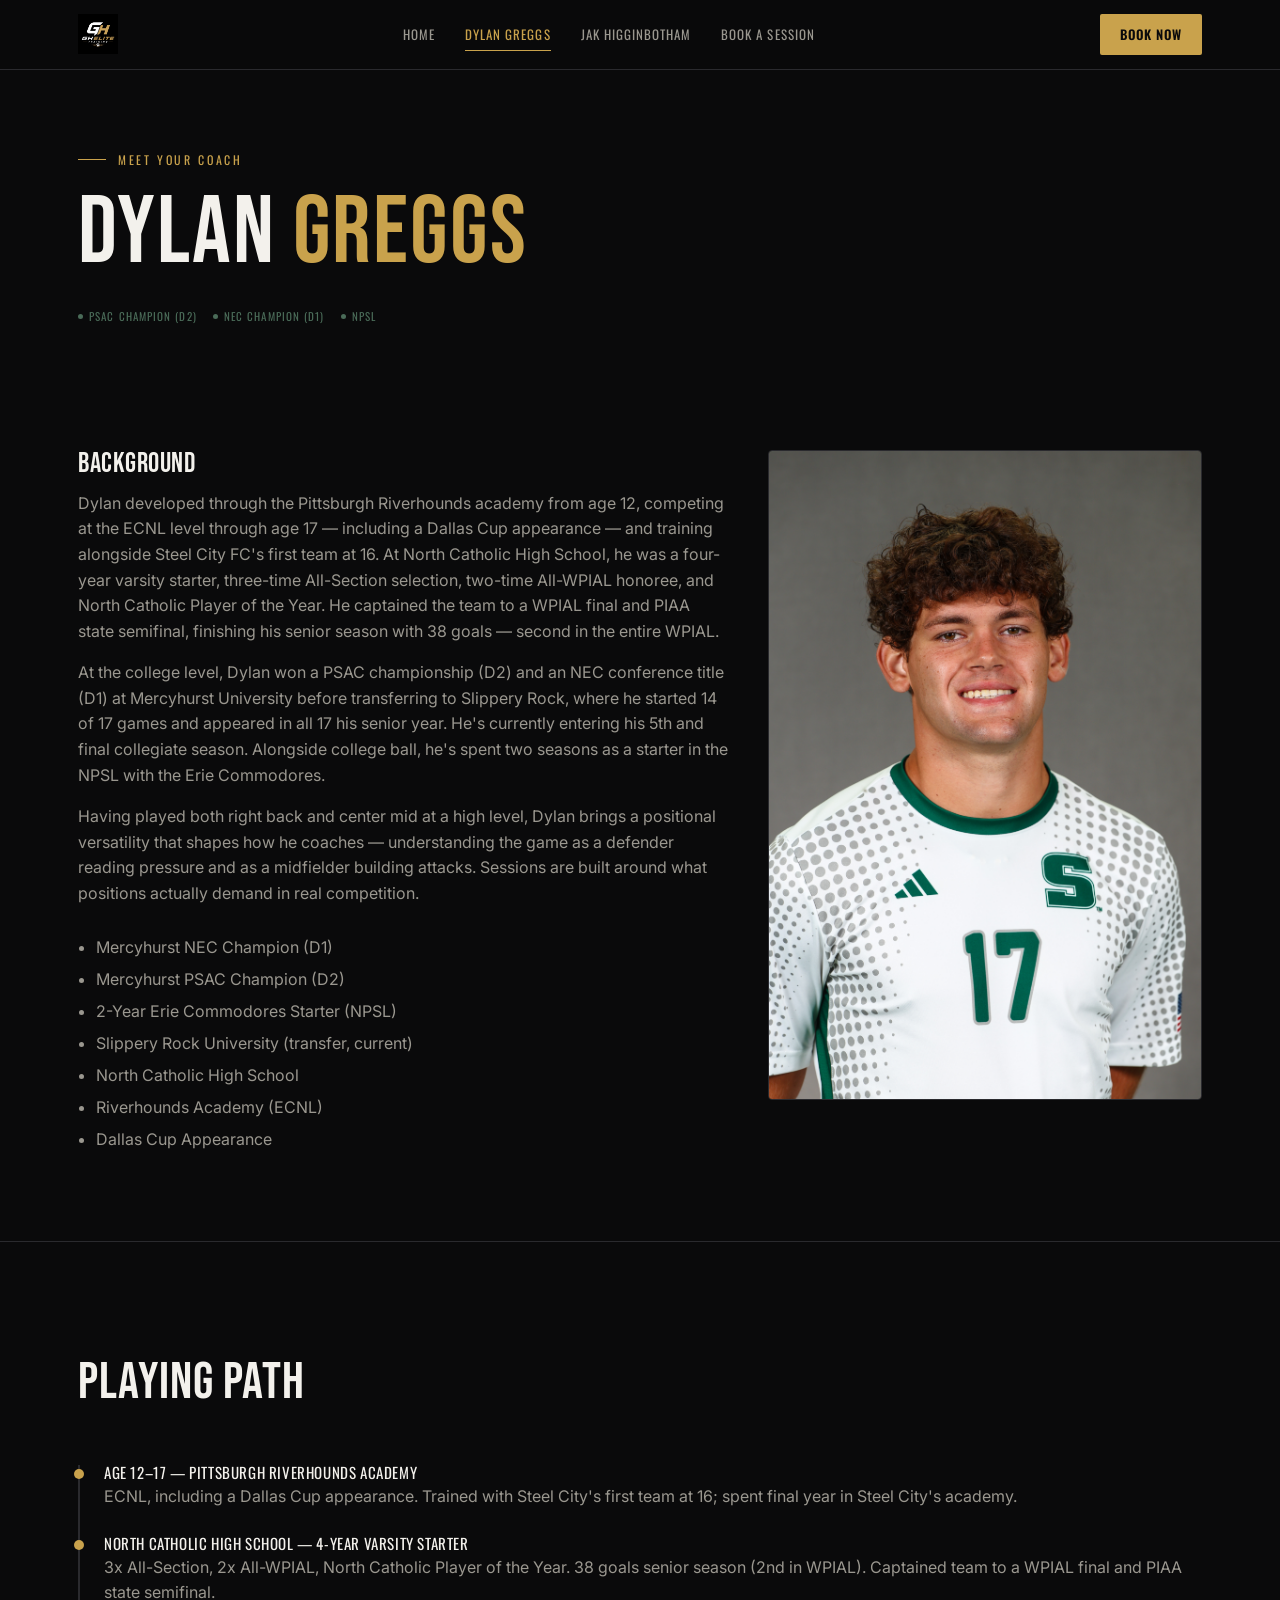
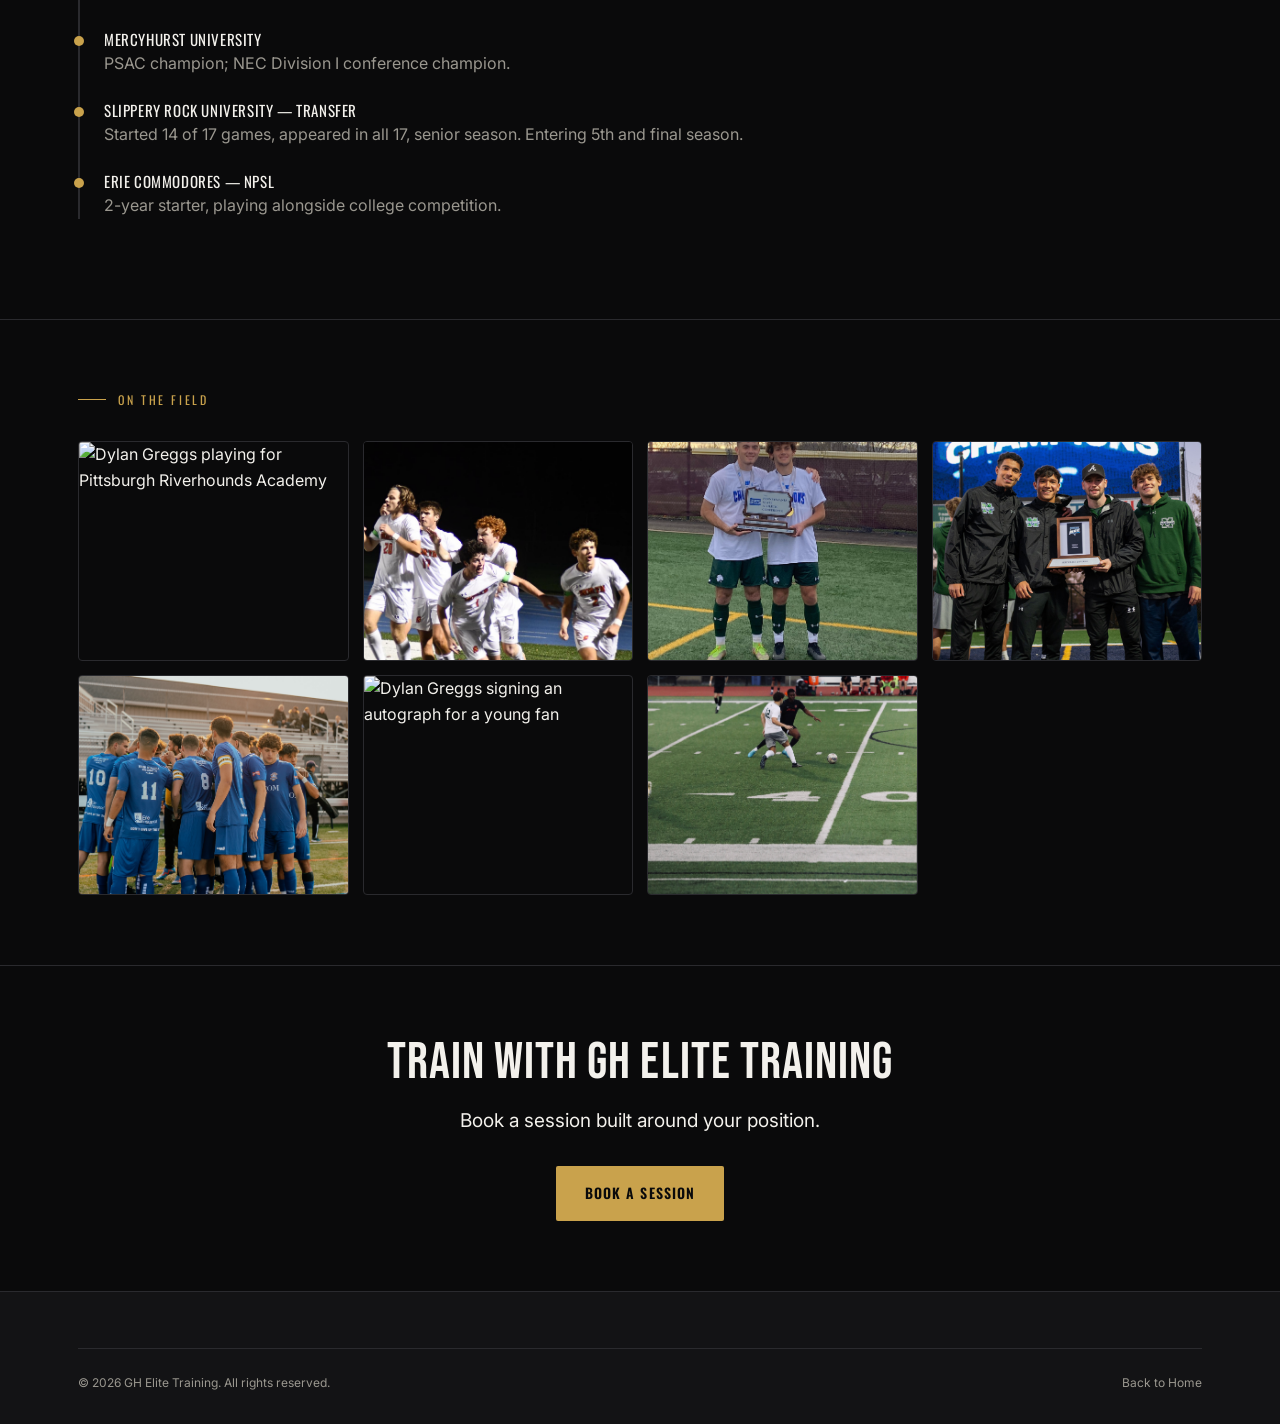
==== commit 354d033b: "Remove video sections, photo hero, editorial coach cards, visual polish" ====
--- a/about-greggs.html
+++ b/about-greggs.html
@@ -59,17 +59,7 @@
 <section class="tight">
   <div class="wrap"><div class="grid-bio">
     <div>
-      <div class="placeholder-note">Placeholder — embed intro video once filmed</div>
-      <div style="aspect-ratio:16/9; background:var(--black-soft); border:1px solid var(--line); border-radius:4px; display:flex; align-items:center; justify-content:center; flex-direction:column; gap:10px;">
-        <svg width="48" height="48" viewBox="0 0 24 24" fill="none" stroke="#c9a24c" stroke-width="1.5"><circle cx="12" cy="12" r="10"/><path d="M10 8l6 4-6 4V8Z" fill="#c9a24c" stroke="none"/></svg>
-        <span style="font-family:var(--label); text-transform:uppercase; letter-spacing:.08em; font-size:12px; color:var(--grey);">Intro video coming soon</span>
-      </div>
-      <!-- When ready, replace the block above with a real embed, e.g.:
-      <div style="aspect-ratio:16/9;">
-        <iframe width="100%" height="100%" src="https://www.youtube.com/embed/VIDEO_ID" title="Dylan Greggs intro" frameborder="0" allowfullscreen></iframe>
-      </div>
-      -->
-      <h3 style="margin-top:28px;">Background</h3>
+      <h3>Background</h3>
       <p style="margin-top:12px;">
         Dylan developed through the Pittsburgh Riverhounds academy from age 12, competing at the ECNL level
         through age 17 — including a Dallas Cup appearance — and training alongside Steel City FC's first team
--- a/style.css
+++ b/style.css
@@ -277,6 +277,59 @@
   section { padding: 64px 0; }
 }
 
+/* -------------------------------------------------- coach cards --------- */
+
+.coach-card {
+  display: block;
+  border: 1px solid var(--line);
+  border-radius: 4px;
+  overflow: hidden;
+  background: var(--black-card);
+  text-decoration: none;
+  transition: border-color 0.25s;
+}
+.coach-card:hover { border-color: var(--gold); }
+
+.coach-img-wrap {
+  position: relative;
+  overflow: hidden;
+  height: 420px;
+}
+.coach-img-wrap img {
+  width: 100%;
+  height: 100%;
+  object-fit: cover;
+  display: block;
+  transition: transform 0.5s ease;
+}
+.coach-card:hover .coach-img-wrap img { transform: scale(1.04); }
+
+.coach-overlay {
+  position: absolute;
+  bottom: 0; left: 0; right: 0;
+  padding: 60px 24px 22px;
+  background: linear-gradient(0deg, rgba(10,10,11,0.96) 0%, rgba(10,10,11,0) 100%);
+}
+.coach-overlay h3 {
+  color: var(--white);
+  font-size: 28px;
+  letter-spacing: .03em;
+}
+.coach-overlay span {
+  display: block;
+  font-family: var(--label);
+  font-size: 11px;
+  letter-spacing: .1em;
+  text-transform: uppercase;
+  color: var(--gold);
+  margin-top: 6px;
+}
+
+.coach-foot {
+  padding: 16px 24px;
+  border-top: 1px solid var(--line);
+}
+
 /* -------------------------------------------------- responsive grids --- */
 
 .grid-2       { display:grid; grid-template-columns:1fr 1fr; gap:28px; }
